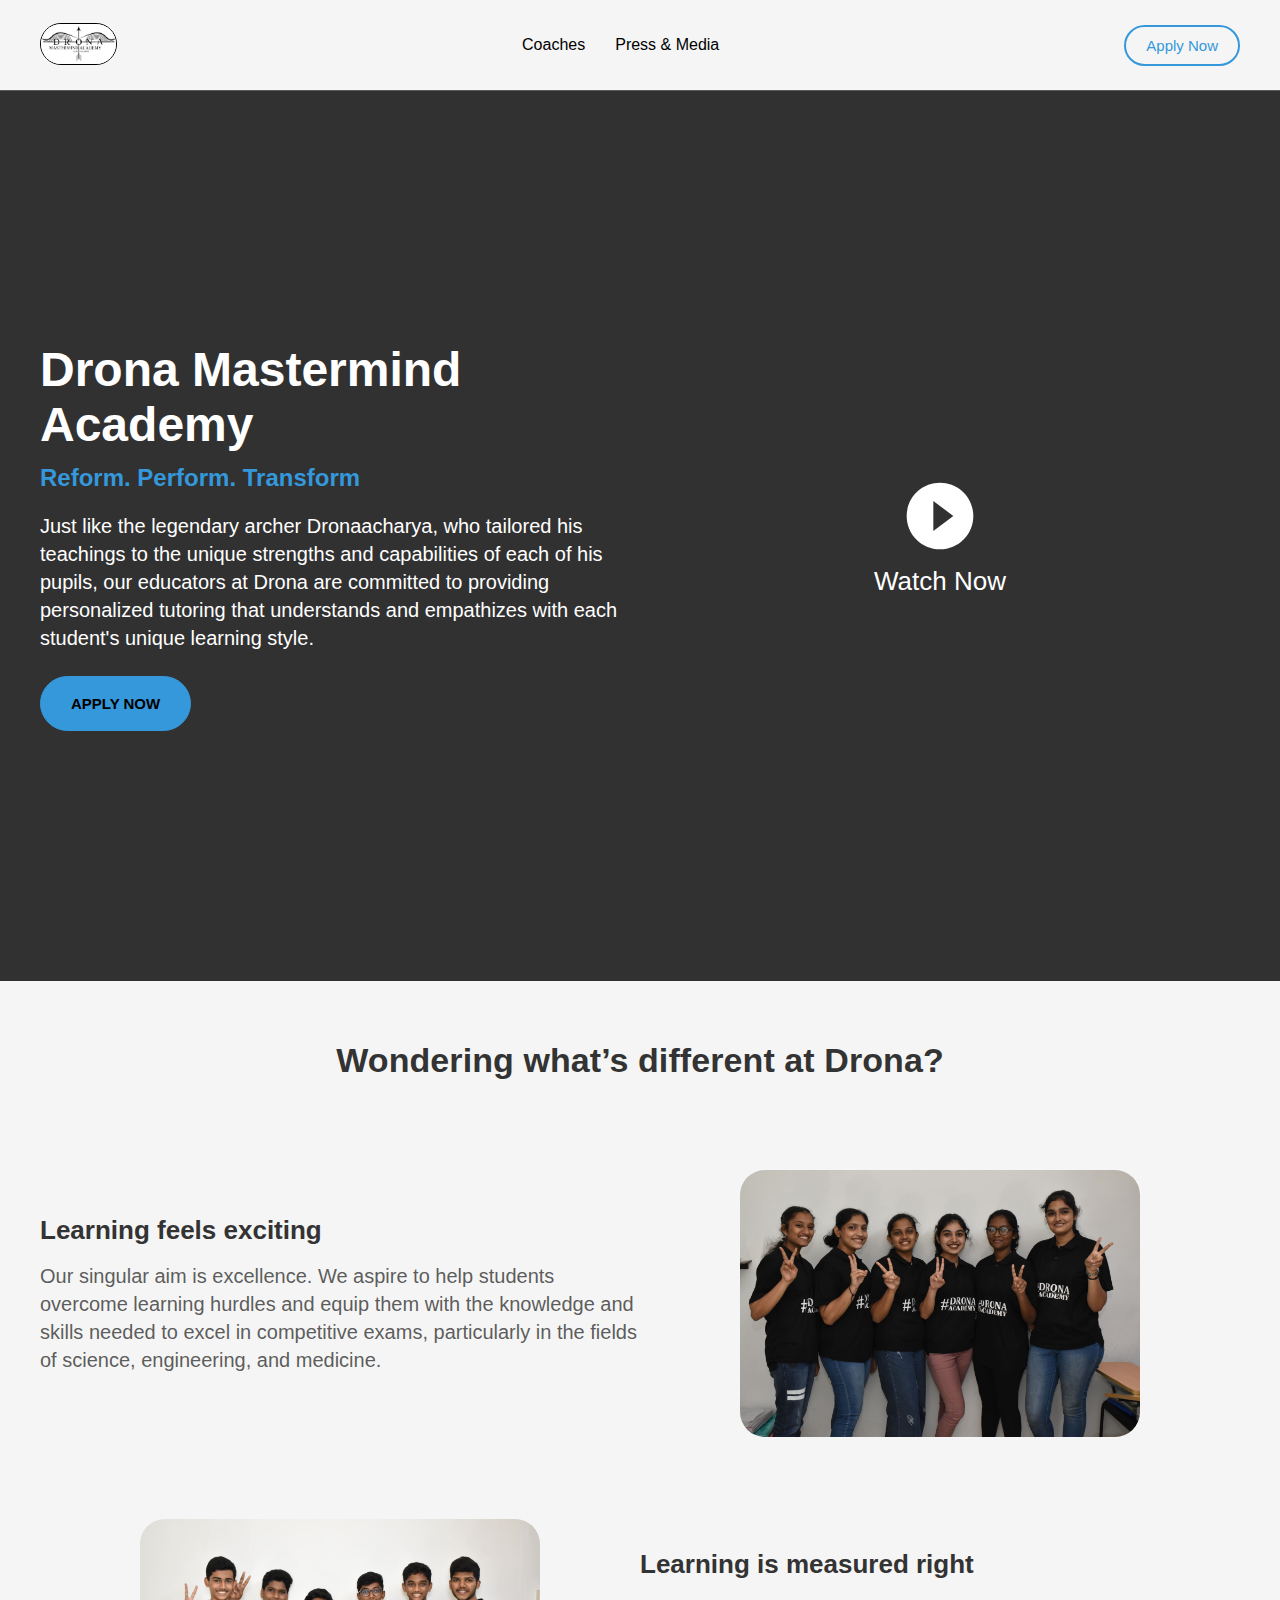
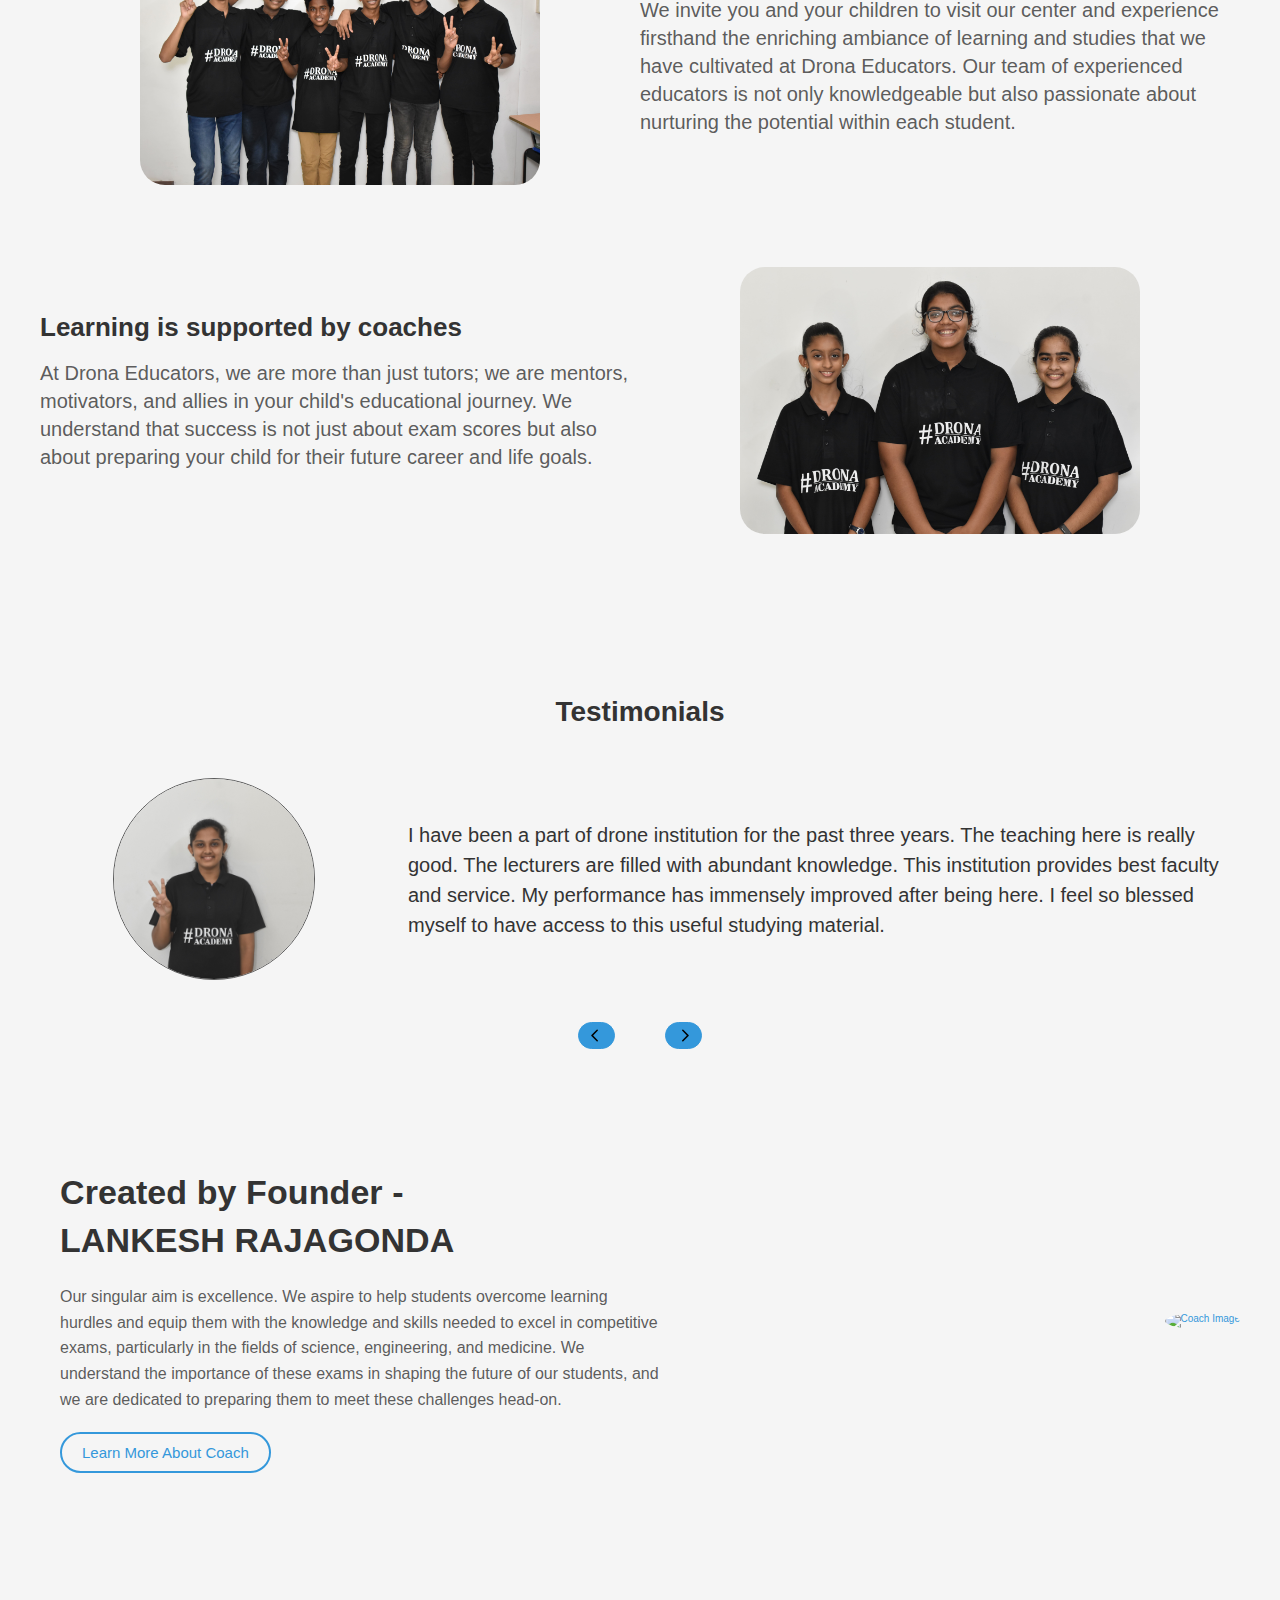
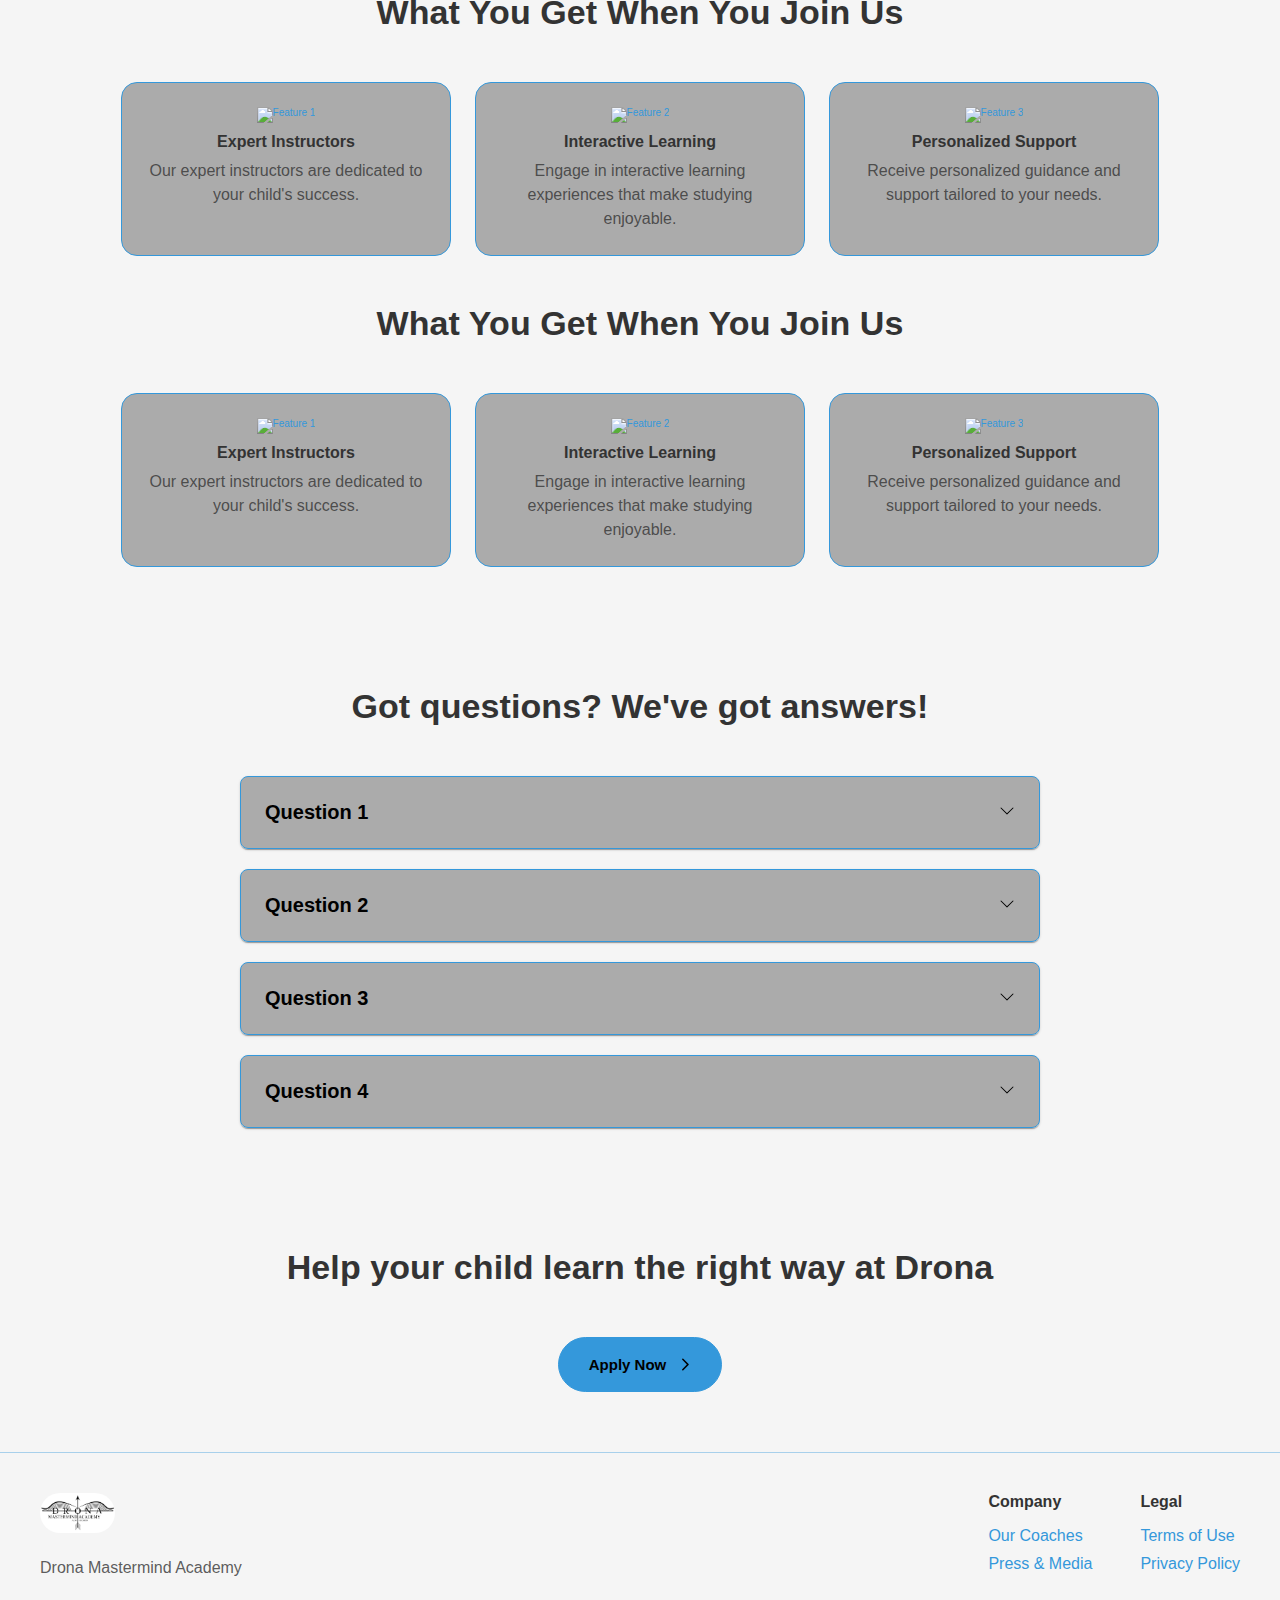
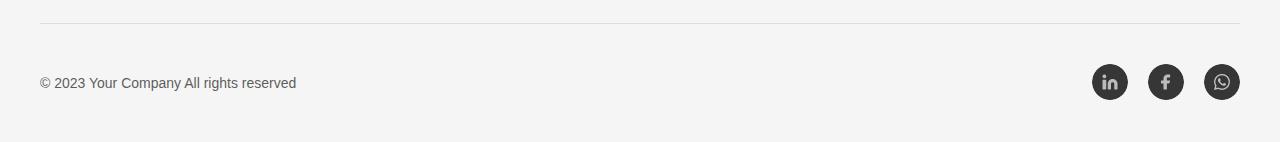
==== v2.html @ beda5a8a "blue version" ====
<!DOCTYPE html>
<html lang="en">
  <head>
    <meta charset="UTF-8" />
    <meta name="viewport" content="width=device-width, initial-scale=1.0" />
    <link rel="stylesheet" href="./assets/css/v2styles.css" />
    <title>Drona Mastermind Academy</title>
  </head>

  <body>
    <header>
      <div class="container">
        <nav>
          <span class="logo"
            ><img src="./assets/images/logo.png" width="75" alt="logo"
          /></span>
          <ul class="menu">
            <li><a href="#coachesSection">Coaches</a></li>
            <li><a href="">Press & Media</a></li>
          </ul>
          <div class="buttons">
            <button class="outlineBtn ctaButton">Apply Now</button>
            <div class="menu-toggle">
              <div class="bar"></div>
              <div class="bar"></div>
              <div class="bar"></div>
            </div>
          </div>
        </nav>
        <ul class="menu mobile-menu">
          <li><a href="">Coaches</a></li>
          <li><a href="">Press & Media</a></li>
        </ul>
      </div>
    </header>

    <section class="bannerSection">
      <div class="container">
        <div class="bannerContentWrapper">
          <div class="bannerContent">
            <h1 class="bannerHeading">Drona Mastermind Academy</h1>
            <h2>Reform. Perform. Transform</h2>
            <p>
              Just like the legendary archer Dronaacharya, who tailored his
              teachings to the unique strengths and capabilities of each of his
              pupils, our educators at Drona are committed to providing
              personalized tutoring that understands and empathizes with each
              student's unique learning style.
            </p>
            <button class="commonBtn ctaButton">APPLY NOW</button>
          </div>
          <div class="bannerVideo">
            <svg
              class="MuiSvgIcon-root MuiSvgIcon-fontSizeMedium css-vubbuv"
              focusable="false"
              aria-hidden="true"
              viewBox="0 0 24 24"
              data-testid="PlayCircleFilledIcon"
              style="font-size: inherit"
            >
              <path
                d="M12 2C6.48 2 2 6.48 2 12s4.48 10 10 10 10-4.48 10-10S17.52 2 12 2zm-2 14.5v-9l6 4.5-6 4.5z"
              ></path>
            </svg>
            <p>Watch Now</p>
          </div>
        </div>
      </div>
    </section>

    <div id="popupOverlay" class="popupOverlay">
      <div class="popupContent">
        <iframe
          id="videoPlayer"
          width="560"
          height="315"
          src="https://www.youtube.com/embed/your-video-id"
          frameborder="0"
          allowfullscreen
        ></iframe>
        <button id="closePopupButton" class="closePopupButton">
          <svg
            class="closeIcon"
            xmlns="http://www.w3.org/2000/svg"
            width="24"
            height="24"
            viewBox="0 0 24 24"
          >
            <path
              width="16"
              height="16"
              d="M19.35 4.929l-1.06-1.061L12 10.94 5.725 4.868 4.665 5.93 10.94 12l-6.063 6.062 1.06 1.061L12 13.06l6.275 6.063 1.061-1.061L13.06 12l6.291-6.071z"
            />
          </svg>
        </button>
      </div>
    </div>

    <section class="aboutSection">
      <div class="container">
        <h2 class="heading">Wondering what’s different at Drona?</h2>

        <div class="flexLayout">
          <div class="flexContent">
            <h3>Learning feels exciting</h3>
            <p>
              Our singular aim is excellence. We aspire to help students
              overcome learning hurdles and equip them with the knowledge and
              skills needed to excel in competitive exams, particularly in the
              fields of science, engineering, and medicine.
            </p>
          </div>
          <div class="flexImage">
            <img
              src="./assets/images/girls.jpg"
              alt="Quality Education Image"
            />
          </div>
        </div>

        <div class="flexLayout reversed">
          <div class="flexImage">
            <img
              src="./assets/images/boys.jpg"
              alt="Experienced Instructors Image"
            />
          </div>
          <div class="flexContent">
            <h3>Learning is measured right</h3>
            <p>
              We invite you and your children to visit our center and experience
              firsthand the enriching ambiance of learning and studies that we
              have cultivated at Drona Educators. Our team of experienced
              educators is not only knowledgeable but also passionate about
              nurturing the potential within each student.
            </p>
          </div>
        </div>

        <div class="flexLayout">
          <div class="flexContent">
            <h3>Learning is supported by coaches</h3>
            <p>
              At Drona Educators, we are more than just tutors; we are mentors,
              motivators, and allies in your child's educational journey. We
              understand that success is not just about exam scores but also
              about preparing your child for their future career and life goals.
            </p>
          </div>
          <div class="flexImage">
            <img
              src="./assets/images/threeGirlsStudents.jpg"
              alt="Modern Facilities Image"
            />
          </div>
        </div>
      </div>
    </section>

    <section class="testimonialsSection">
      <div class="container">
        <h2 class="testimonialsHeading">Testimonials</h2>
        <div class="testimonialSlider">
          <div class="sliderWrapper">
            <div class="sliderItem">
              <div class="testimonial">
                <div class="testimonialImage">
                  <img
                    src="./assets/images/testimonialOne.jpg"
                    alt="Student 1"
                  />
                </div>
                <div class="testimonialContent">
                  <p class="testimonialText">
                    I have been a part of drone institution for the past three
                    years. The teaching here is really good. The lecturers are
                    filled with abundant knowledge. This institution provides
                    best faculty and service. My performance has immensely
                    improved after being here. I feel so blessed myself to have
                    access to this useful studying material.
                  </p>
                </div>
              </div>
            </div>
            <div class="sliderItem">
              <div class="testimonial">
                <div class="testimonialImage">
                  <img
                    src="./assets/images/testimonialTwo.jpg"
                    alt="Student 2"
                  />
                </div>
                <div class="testimonialContent">
                  <p class="testimonialText">
                    One of the most prestigious institute with experienced
                    teachers, good study materials, and a stressfree study
                    environment. Has a dedicated staff that will help you
                    achieve your goal and guide you throughout your journey.
                  </p>
                </div>
              </div>
            </div>
            <div class="sliderItem">
              <div class="testimonial">
                <div class="testimonialImage">
                  <img
                    src="./assets/images/testimonialThree.jpg"
                    alt="Student 3"
                  />
                </div>
                <div class="testimonialContent">
                  <p class="testimonialText">
                    I have been a part of drone institution for the past three
                    years. The teaching here is really good. The lecturers are
                    filled with abundant knowledge. This institution provides
                    best faculty and service. My performance has immensely
                    improved after being here. I feel so blessed myself to have
                    access to this useful studying material.
                  </p>
                </div>
              </div>
            </div>
          </div>
          <div class="sliderControls">
            <button class="prevSlideBtn">
              <svg
                class="arrowIcon"
                xmlns="http://www.w3.org/2000/svg"
                width="15"
                height="15"
                viewBox="0 0 20 20"
              >
                <path
                  d="M14.5 10l-6.147-6.293a1 1 0 0 1 1.414-1.414l7 7a1 1 0 0 1 0 1.414l-7 7a1 1 0 0 1-1.414-1.414L14.5 10z"
                ></path>
              </svg>
            </button>
            <button class="nextSlideBtn">
              <svg
                class="arrowIcon"
                xmlns="http://www.w3.org/2000/svg"
                width="15"
                height="15"
                viewBox="0 0 20 20"
              >
                <path
                  d="M14.5 10l-6.147-6.293a1 1 0 0 1 1.414-1.414l7 7a1 1 0 0 1 0 1.414l-7 7a1 1 0 0 1-1.414-1.414L14.5 10z"
                ></path>
              </svg>
            </button>
          </div>
        </div>
      </div>
    </section>

    <section class="coachesSection" id="coachesSection">
      <div class="container">
        <div class="coachesFlex">
          <div class="coachesContent">
            <h2 class="heading">
              Created by Founder - <br />
              LANKESH RAJAGONDA
            </h2>
            <p>
              Our singular aim is excellence. We aspire to help students
              overcome learning hurdles and equip them with the knowledge and
              skills needed to excel in competitive exams, particularly in the
              fields of science, engineering, and medicine. We understand the
              importance of these exams in shaping the future of our students,
              and we are dedicated to preparing them to meet these challenges
              head-on.
            </p>
            <button class="outlineBtn">Learn More About Coach</button>
          </div>
          <div class="coachesImage">
            <img src="./assets/images/founder.png" alt="Coach Image" />
          </div>
        </div>
      </div>
    </section>

    <section class="featuresSection">
      <div class="container">
        <h2 class="heading">What You Get When You Join Us</h2>
        <div class="featuresFlex">
          <div class="featureCard">
            <img
              src="https://cdn2.iconfinder.com/data/icons/blue-round-amazing-icons-2/512/desktop-512.png"
              alt="Feature 1"
              width="48"
              height="48"
            />
            <h3>Expert Instructors</h3>
            <p>Our expert instructors are dedicated to your child's success.</p>
          </div>
          <div class="featureCard">
            <img
              src="https://cdn2.iconfinder.com/data/icons/blue-round-amazing-icons-2/512/desktop-512.png"
              alt="Feature 2"
              width="48"
              height="48"
            />
            <h3>Interactive Learning</h3>
            <p>
              Engage in interactive learning experiences that make studying
              enjoyable.
            </p>
          </div>
          <div class="featureCard">
            <img
              src="https://cdn2.iconfinder.com/data/icons/blue-round-amazing-icons-2/512/desktop-512.png"
              alt="Feature 3"
              width="48"
              height="48"
            />
            <h3>Personalized Support</h3>
            <p>
              Receive personalized guidance and support tailored to your needs.
            </p>
          </div>
        </div>
        <h2 class="heading">What You Get When You Join Us</h2>
        <div class="featuresFlex">
          <div class="featureCard">
            <img
              src="https://cdn2.iconfinder.com/data/icons/blue-round-amazing-icons-2/512/desktop-512.png"
              alt="Feature 1"
              width="48"
              height="48"
            />
            <h3>Expert Instructors</h3>
            <p>Our expert instructors are dedicated to your child's success.</p>
          </div>
          <div class="featureCard">
            <img
              src="https://cdn2.iconfinder.com/data/icons/blue-round-amazing-icons-2/512/desktop-512.png"
              alt="Feature 2"
              width="48"
              height="48"
            />
            <h3>Interactive Learning</h3>
            <p>
              Engage in interactive learning experiences that make studying
              enjoyable.
            </p>
          </div>
          <div class="featureCard">
            <img
              src="https://cdn2.iconfinder.com/data/icons/blue-round-amazing-icons-2/512/desktop-512.png"
              alt="Feature 3"
              width="48"
              height="48"
            />
            <h3>Personalized Support</h3>
            <p>
              Receive personalized guidance and support tailored to your needs.
            </p>
          </div>
        </div>
      </div>
    </section>

    <section class="faqSection">
      <div class="container">
        <h2 class="heading">Got questions? We've got answers!</h2>
        <div class="faqAccordion">
          <div class="faqItem">
            <div class="faqQuestion">
              <span>Question 1</span>
              <svg
                class="arrowIcon"
                xmlns="http://www.w3.org/2000/svg"
                width="16"
                height="16"
                class="bi bi-chevron-down"
                viewBox="0 0 16 16"
              >
                <path
                  fill-rule="evenodd"
                  d="M1.646 2.646a.5.5 0 0 1 .708 0L8 8.293l5.646-5.647a.5.5 0 1 1 .708.708l-6 6a.5.5 0 0 1-.708 0l-6-6a.5.5 0 0 1 0-.708z"
                />
              </svg>
            </div>
            <div class="faqAnswer">Answer 1 goes here.</div>
          </div>
          <div class="faqItem">
            <div class="faqQuestion">
              <span>Question 2</span>
              <svg
                class="arrowIcon"
                xmlns="http://www.w3.org/2000/svg"
                width="16"
                height="16"
                class="bi bi-chevron-down"
                viewBox="0 0 16 16"
              >
                <path
                  fill-rule="evenodd"
                  d="M1.646 2.646a.5.5 0 0 1 .708 0L8 8.293l5.646-5.647a.5.5 0 1 1 .708.708l-6 6a.5.5 0 0 1-.708 0l-6-6a.5.5 0 0 1 0-.708z"
                />
              </svg>
            </div>
            <div class="faqAnswer">Answer 2 goes here.</div>
          </div>
          <div class="faqItem">
            <div class="faqQuestion">
              <span>Question 3</span>
              <svg
                class="arrowIcon"
                xmlns="http://www.w3.org/2000/svg"
                width="16"
                height="16"
                class="bi bi-chevron-down"
                viewBox="0 0 16 16"
              >
                <path
                  fill-rule="evenodd"
                  d="M1.646 2.646a.5.5 0 0 1 .708 0L8 8.293l5.646-5.647a.5.5 0 1 1 .708.708l-6 6a.5.5 0 0 1-.708 0l-6-6a.5.5 0 0 1 0-.708z"
                />
              </svg>
            </div>
            <div class="faqAnswer">Answer 3 goes here.</div>
          </div>
          <div class="faqItem">
            <div class="faqQuestion">
              <span>Question 4</span>
              <svg
                class="arrowIcon"
                xmlns="http://www.w3.org/2000/svg"
                width="16"
                height="16"
                class="bi bi-chevron-down"
                viewBox="0 0 16 16"
              >
                <path
                  fill-rule="evenodd"
                  d="M1.646 2.646a.5.5 0 0 1 .708 0L8 8.293l5.646-5.647a.5.5 0 1 1 .708.708l-6 6a.5.5 0 0 1-.708 0l-6-6a.5.5 0 0 1 0-.708z"
                />
              </svg>
            </div>
            <div class="faqAnswer">Answer 4 goes here.</div>
          </div>
        </div>
      </div>
    </section>

    <section class="callToActionSection">
      <div class="container">
        <h2 class="heading">Help your child learn the right way at Drona</h2>
        <button class="commonBtn ctaButton">
          Apply Now
          <svg
            class="arrowIcon"
            xmlns="http://www.w3.org/2000/svg"
            width="15"
            height="15"
            viewBox="0 0 20 20"
          >
            <path
              d="M14.5 10l-6.147-6.293a1 1 0 0 1 1.414-1.414l7 7a1 1 0 0 1 0 1.414l-7 7a1 1 0 0 1-1.414-1.414L14.5 10z"
            />
          </svg>
        </button>
      </div>
    </section>

    <div id="formPopup" class="popupOverlay">
      <div class="popupContent">
        <div>form</div>
        <button id="closePopupButtonForm" class="closePopupButton">
          <svg
            class="closeIcon"
            xmlns="http://www.w3.org/2000/svg"
            width="24"
            height="24"
            viewBox="0 0 24 24"
          >
            <path
              width="16"
              height="16"
              d="M19.35 4.929l-1.06-1.061L12 10.94 5.725 4.868 4.665 5.93 10.94 12l-6.063 6.062 1.06 1.061L12 13.06l6.275 6.063 1.061-1.061L13.06 12l6.291-6.071z"
            />
          </svg>
        </button>
      </div>
    </div>

    <footer>
      <div class="container">
        <div class="footer-flex">
          <div class="footer-left">
            <img src="./assets/images/logo.png" width="75" alt="Your Logo" />
            <p>Drona Mastermind Academy</p>
          </div>
          <div class="footer-section">
            <h3>Company</h3>
            <ul>
              <li><a href="#">Our Coaches</a></li>
              <li><a href="#">Press & Media</a></li>
            </ul>
          </div>
          <div class="footer-section">
            <h3>Legal</h3>
            <ul>
              <li><a href="#">Terms of Use</a></li>
              <li><a href="#">Privacy Policy</a></li>
            </ul>
          </div>
        </div>
        <div class="footer-bottom">
          <p>&copy; 2023 Your Company All rights reserved</p>
          <div class="social-icons">
            <a href="#">
              <img
                src="./assets/images/linkedInIcon.webp"
                alt="LinkedIn"
                width="36"
                height="36"
              />
            </a>
            <a href="#">
              <img
                src="./assets/images/fbIcon.webp"
                alt="Facebook"
                width="36"
                height="36"
              />
            </a>
            <a href="#">
              <img
                src="./assets/images/waIcon.webp"
                alt="WhatsApp"
                width="36"
                height="36"
              />
            </a>
          </div>
        </div>
      </div>
    </footer>

    <script src="./assets/js/script.js"></script>
  </body>
</html>
---- assets/css/v2styles.css ----
* {
  margin: 0;
  padding: 0;
}

html {
  font-size: 10px;
  scroll-behavior: smooth;
}

body {
  font-family: Arial, sans-serif;
  background-color: #f5f5f5;
  color: #333333;
}

h1,
h2,
h3,
h4,
h5,
h6 {
  color: #333333;
}

p {
  color: rgba(51, 51, 51, 0.8);
}

a {
  text-decoration: none;
  color: unset;
  cursor: pointer;
}

li {
  list-style-type: none;
}

img {
  max-width: 100%;
}

button {
  background-color: #333333;
  color: #000000;
  border-radius: 36px;
  padding: 6px 16px;
  outline: none;
  cursor: pointer;
}

section {
  padding-block: 60px;
}

.container {
  max-width: 1200px;
  margin: 0 auto;
  padding-inline: 20px;
}

.commonBtn {
  background-color: #3498db;
  color: #000000;
  border: 1px solid #3498db;
  padding: 1.8rem 3rem;
  font-size: 1.5rem;
  font-weight: 600;
  transition: background-color 0.3s;
}
.commonBtn:hover {
  background-color: transparent;
  color: #3498db;
}
.commonBtn svg {
  fill: inherit;
}
.commonBtn:hover {
  background-color: transparent;
  color: #3498db;
}
.commonBtn:hover svg {
  fill: #3498db;
}

.outlineBtn {
  background-color: transparent;
  border: 2px solid #3498db;
  color: #3498db;
  padding: 10px 20px;
  font-size: 1.5rem;
  cursor: pointer;
  transition: background-color 0.3s ease-in-out, color 0.3s ease-in-out;
}
.outlineBtn:hover {
  background-color: #3498db;
  color: #f5f5f5;
}

h2.heading {
  font-weight: 700;
  font-size: 3.4rem;
  letter-spacing: 0.085px;
  margin-bottom: 50px;
}
@media (max-width: 768px) {
  h2.heading {
    margin-bottom: 25px;
    font-size: 2.8rem;
  }
}

header {
  background-color: transparent;
  color: #333333;
  padding: 16px;
  border-bottom: 1px solid rgba(51, 51, 51, 0.8);
}
header .logo img {
  border-radius: 25px;
  border: 1px solid #000000;
}
header nav {
  display: flex;
  justify-content: space-between;
  align-items: center;
}
header ul.menu {
  display: flex;
  align-items: center;
  gap: 30px;
  z-index: 1;
}
header ul.menu li {
  text-align: center;
  padding-block: 20px;
}
header ul.menu li a {
  color: #000000;
  font-size: 1.6rem;
}
header ul.menu li a:hover {
  color: #3498db;
}
header .buttons {
  display: flex;
  align-items: center;
  gap: 20px;
}
header ul.mobile-menu {
  display: none;
  flex-direction: column;
  background-color: #000000;
  position: absolute;
  top: 74px;
  right: 0;
  width: 100%;
  padding: 10px;
  border-bottom: 1px solid #3498db;
}
header .menu-toggle {
  display: none;
  flex-direction: column;
  justify-content: space-between;
  width: 30px;
  height: 20px;
  cursor: pointer;
  z-index: 1;
}
header .menu-toggle.active .bar:nth-child(1) {
  transform: rotate(45deg) translate(5px, 5px);
}
header .menu-toggle.active .bar:nth-child(2) {
  opacity: 0;
}
header .menu-toggle.active .bar:nth-child(3) {
  transform: rotate(-45deg) translate(7px, -8px);
}
header .bar {
  width: 100%;
  height: 2px;
  background: #333333;
  transition: transform 0.3s ease;
}
@media screen and (max-width: 768px) {
  header {
    display: block;
  }
  header ul.menu {
    display: none;
    gap: 0;
  }
  header .menu-toggle {
    display: flex;
  }
  header ul.mobile-menu {
    display: none;
  }
  header ul.mobile-menu.active {
    display: flex;
  }
}

.bannerSection {
  background-color: #f5f5f5;
  background-image: url("../images/founder.png");
  background-size: cover;
  background-position: center;
  background-repeat: no-repeat;
  position: relative;
  color: #ffffff;
  min-height: calc(100vh - 130px);
  display: flex;
  align-items: center;
  z-index: 0;
}
.bannerSection::before {
  content: "";
  background-color: rgba(0, 0, 0, 0.8);
  position: absolute;
  top: 0;
  right: 0;
  bottom: 0;
  left: 0;
  z-index: -1;
}
.bannerSection .bannerContentWrapper {
  display: flex;
  flex-direction: row;
  align-items: center;
  justify-content: space-between;
}
.bannerSection h2 {
  font-size: 2.4rem;
  margin-bottom: 20px;
  color: #3498db;
}
.bannerSection .bannerContent {
  flex: 1;
}
.bannerSection .bannerContent .bannerHeading {
  font-size: 4.8rem;
  margin-bottom: 1.2rem;
  color: #ffffff;
}
.bannerSection .bannerContent p {
  font-size: 2rem;
  margin-bottom: 2.4rem;
  line-height: 1.4em;
  color: #ffffff;
}
.bannerSection .bannerVideo {
  flex: 1;
  display: flex;
  flex-direction: column;
  align-items: center;
  cursor: pointer;
  color: #ffffff;
}
.bannerSection .bannerVideo svg {
  width: 80px;
  height: 80px;
  fill: rgba(51, 51, 51, 0.8);
  transition: fill 0.3s;
  cursor: pointer;
  fill: #ffffff;
}
.bannerSection .bannerVideo P {
  margin-top: 1rem;
  font-size: 2.6rem;
  color: #ffffff;
}
.bannerSection .bannerVideo:hover p {
  color: #3498db;
}
.bannerSection .bannerVideo:hover svg {
  fill: #3498db;
}
@media (max-width: 768px) {
  .bannerSection .bannerContentWrapper {
    flex-direction: column;
    gap: 30px;
  }
  .bannerSection .bannerContent .bannerHeading {
    font-size: 3.6rem;
  }
  .bannerSection .bannerContent p {
    font-size: 1.6rem;
  }
  .bannerSection .bannerContent,
  .bannerSection .bannerVideo {
    width: 100%;
    text-align: center;
    margin-bottom: 2rem;
  }
  .bannerSection .bannerVideo svg {
    width: 60px;
    height: 60px;
  }
  .bannerSection .bannerVideo p {
    text-align: center;
    font-size: 2rem;
  }
}

.popupOverlay {
  display: none;
  position: fixed;
  top: 0;
  left: 0;
  width: 100%;
  max-width: 100%;
  height: 100%;
  background: rgba(0, 0, 0, 0.8);
  z-index: 1000;
  justify-content: center;
  align-items: center;
}
.popupOverlay .popupContent {
  max-width: 700px;
  min-width: 700px;
  min-height: 400px;
  margin: auto;
  margin-inline: 20px;
  background: #000000;
  padding: 10px;
  border-radius: 5px;
  box-shadow: 0px 0px 10px rgba(0, 0, 0, 0.5);
  text-align: center;
  position: relative;
  border: 1px solid #3498db;
}
.popupOverlay .closePopupButton {
  background: #000000;
  color: #333333;
  padding: 5px;
  border-radius: 50%;
  display: inline-flex;
  align-items: center;
  justify-content: center;
  position: absolute;
  top: 0;
  right: 0;
  transform: translate(50%, -50%);
}
.popupOverlay .closePopupButton svg {
  fill: #333333;
}
.popupOverlay .closePopupButton:hover {
  background: #000000;
}
@media (max-width: 768px) {
  .popupOverlay .closePopupButton {
    transform: translate(30%, -30%);
  }
  .popupOverlay .closePopupButton svg {
    width: 15px;
    height: 15px;
  }
}

.aboutSection {
  background-color: #f5f5f5;
  padding: 60px 0;
  text-align: center;
}
.aboutSection h3 {
  color: #333333;
  font-size: 2.6rem;
  margin-bottom: 16px;
}
.aboutSection .flexLayout {
  display: flex;
  justify-content: space-between;
  align-items: center;
  padding-block: 40px;
}
.aboutSection .flexContent {
  text-align: left;
  flex: 1;
}
.aboutSection p {
  font-size: 2rem;
  font-weight: 500;
  line-height: 1.4em;
  color: rgba(51, 51, 51, 0.8);
  margin-bottom: 20px;
}
.aboutSection .flexImage {
  flex: 1;
  text-align: center;
}
.aboutSection img {
  height: auto;
  width: 400px;
  border-radius: 25px;
}
@media screen and (max-width: 768px) {
  .aboutSection .flexLayout {
    flex-direction: column;
    text-align: center;
    padding-block: 30px;
  }
  .aboutSection .flexLayout.reversed {
    flex-direction: column-reverse;
  }
  .aboutSection .flexContent {
    text-align: center;
  }
  .aboutSection h3 {
    font-size: 2rem;
  }
  .aboutSection p {
    font-size: 1.6rem;
  }
}

.testimonialsSection {
  background-color: #f5f5f5;
  padding: 60px 0;
  text-align: center;
}
.testimonialsSection .testimonialsHeading {
  color: #333333;
  font-size: 28px;
  margin-bottom: 30px;
}
.testimonialsSection .testimonialSlider {
  position: relative;
}
.testimonialsSection .sliderWrapper {
  display: flex;
  overflow: hidden;
}
.testimonialsSection .sliderItem {
  flex: 0 0 100%;
  transition: transform 0.3s ease-in-out;
}
.testimonialsSection .testimonial {
  display: flex;
  align-items: center;
  justify-content: center;
  padding: 20px;
}
.testimonialsSection .testimonialImage {
  flex: 0 0 30%;
}
.testimonialsSection .testimonialImage img {
  width: 200px;
  height: 200px;
  object-fit: cover;
  object-position: top;
  max-width: 100%;
  border-radius: 50%;
  border: 1px solid rgba(51, 51, 51, 0.8);
}
.testimonialsSection .testimonialContent {
  flex: 0 0 70%;
  text-align: left;
  padding: 0 20px;
}
.testimonialsSection .testimonialText {
  color: #333333;
  font-size: 2rem;
  line-height: 1.5em;
}
.testimonialsSection .sliderControls {
  display: flex;
  justify-content: center;
  gap: 30px;
  align-items: center;
  margin-top: 20px;
}
.testimonialsSection .prevSlideBtn,
.testimonialsSection .nextSlideBtn {
  background-color: #3498db;
  border: 1px solid #3498db;
  color: #f5f5f5;
  padding: 5px 10px;
  margin: 0 10px;
  cursor: pointer;
  transition: background-color 0.3s ease-in-out;
  display: inline-flex;
  align-items: center;
  justify-content: center;
}
.testimonialsSection .prevSlideBtn svg {
  transform: rotate(180deg);
}
.testimonialsSection .prevSlideBtn:hover,
.testimonialsSection .nextSlideBtn:hover {
  background-color: #f5f5f5;
  color: #3498db;
}
.testimonialsSection .prevSlideBtn:hover svg,
.testimonialsSection .nextSlideBtn:hover svg {
  fill: #3498db;
}
@media (max-width: 768px) {
  .testimonialsSection .testimonial {
    flex-direction: column;
    gap: 20px;
    text-align: center;
  }
  .testimonialsSection .testimonialText {
    text-align: center;
    font-size: 1.6rem;
    line-height: 1.5em;
  }
}

.coachesSection {
  background-color: #f5f5f5;
  color: #3498db;
  padding: 60px 0;
}
.coachesSection .coachesFlex {
  display: flex;
  flex-direction: row;
  justify-content: space-between;
  align-items: center;
}
.coachesSection .coachesContent {
  flex: 0 0 50%;
  padding: 0 20px;
}
.coachesSection h2 {
  line-height: 1.4em;
  margin-bottom: 20px;
}
.coachesSection p {
  font-size: 1.6rem;
  line-height: 1.6em;
  margin-bottom: 20px;
}
.coachesSection .coachesImage {
  flex: 0 0 45%;
  text-align: right;
}
.coachesSection .coachesImage img {
  max-width: 100%;
  height: auto;
  border-radius: 50%;
}
@media screen and (max-width: 768px) {
  .coachesSection .coachesFlex {
    flex-direction: column-reverse;
    align-items: center;
    text-align: center;
  }
  .coachesSection .coachesContent {
    flex: 0 0 100%;
  }
  .coachesSection .coachesImage {
    margin-block: 20px;
    text-align: center;
    max-width: 400px;
  }
}

.featuresSection {
  background-color: #f5f5f5;
  color: #3498db;
  text-align: center;
}
.featuresSection .featuresFlex {
  display: flex;
  justify-content: center;
  gap: 24px;
  flex-wrap: wrap;
}
.featuresSection .featuresFlex:first-of-type {
  margin-bottom: 48px;
}
.featuresSection .featureCard {
  max-width: 280px;
  text-align: center;
  padding: 24px;
  background-color: rgba(0, 0, 0, 0.3);
  border-radius: 16px;
  border: 1px solid #3498db;
}
.featuresSection .featureCard img {
  max-width: 100%;
  height: auto;
  margin-bottom: 10px;
}
.featuresSection .featureCard h3 {
  font-size: 1.6rem;
  margin-bottom: 8px;
}
.featuresSection .featureCard p {
  font-size: 16px;
  line-height: 1.5em;
}
@media screen and (max-width: 768px) {
  .featuresSection .featuresFlex {
    flex-direction: column;
    align-items: center;
    gap: 15px;
  }
}

.faqSection {
  background-color: #f5f5f5;
  text-align: center;
}
.faqSection h2 {
  color: #333333;
}
.faqSection .faqAccordion {
  max-width: 800px;
  margin: 0 auto;
}
.faqSection span {
  font-size: 2rem;
}
.faqSection .faqItem {
  padding: 24px;
  box-shadow: rgba(0, 0, 0, 0.2) 0px 2px 1px -1px, rgba(0, 0, 0, 0.14) 0px 1px 1px 0px, rgba(0, 0, 0, 0.12) 0px 1px 3px 0px;
  cursor: pointer;
  transition: border-color 0.3s ease-in-out;
  text-align: left;
  background-color: rgba(0, 0, 0, 0.3);
  border-radius: 8px;
  border: 1px solid #3498db;
}
.faqSection .faqItem:not(:last-of-type) {
  margin-bottom: 20px;
}
.faqSection .faqItem .faqQuestion {
  color: #000000;
  font-weight: bold;
  display: flex;
  justify-content: space-between;
  align-items: center;
}
.faqSection .faqItem .faqQuestion .arrowIcon {
  transition: transform 0.3s ease-in-out;
  transform-origin: center;
}
.faqSection .faqItem .faqAnswer {
  display: none;
  color: #000000;
  padding-top: 8px;
  font-size: 1.6rem;
}
.faqSection .faqItem.active .faqAnswer {
  display: block;
}
.faqSection .faqItem.active .faqQuestion .arrowIcon {
  transform: rotate(180deg);
}
@media (max-width: 768px) {
  .faqSection span {
    font-size: 1.6rem;
  }
  .faqSection .faqItem {
    padding: 12px;
  }
}

.callToActionSection {
  background-color: #f5f5f5;
  color: #3498db;
  text-align: center;
}
.callToActionSection .ctaButton {
  display: inline-flex;
  align-items: center;
  justify-content: center;
}
.callToActionSection .ctaButton .arrowIcon {
  margin-left: 10px;
  transition: transform 0.3s ease-in-out;
}
@media screen and (max-width: 768px) {
  .callToActionSection .ctaButton {
    font-size: 14px;
  }
}

footer {
  background-color: #f5f5f5;
  color: #3498db;
  padding: 40px 0;
  border-top: 1px solid rgba(52, 152, 219, 0.4);
}
footer h3 {
  font-size: 1.6rem;
  margin-bottom: 16px;
  font-weight: bold;
}
footer .footer-flex {
  display: flex;
  justify-content: space-between;
  align-items: flex-start;
  width: 100%;
  padding-bottom: 40px;
  gap: 48px;
  border-bottom: 1px solid rgba(51, 51, 51, 0.12);
}
footer .footer-flex .footer-left {
  flex: 1;
}
footer .footer-flex .footer-left img {
  max-width: 100px;
  border-radius: 25px;
}
footer .footer-flex .footer-left p {
  margin-top: 24px;
  font-size: 1.6rem;
}
footer .footer-flex .footer-right {
  display: flex;
  justify-content: space-between;
  flex: 2;
}
footer .footer-flex .footer-right .footer-section {
  flex: 1;
}
footer ul {
  list-style: none;
  padding: 0;
}
footer ul li {
  margin-bottom: 10px;
}
footer ul li a {
  color: #3498db;
  text-decoration: none;
  transition: color 0.3s ease-in-out;
  font-size: 1.6rem;
}
footer ul li a:hover {
  color: rgba(51, 51, 51, 0.8);
}
footer .footer-bottom {
  width: 100%;
  display: flex;
  justify-content: space-between;
  align-items: center;
  padding-top: 40px;
}
footer .footer-bottom p {
  font-size: 14px;
}
footer .footer-bottom .social-icons {
  display: flex;
  gap: 20px;
}
footer .footer-bottom .social-icons img {
  border-radius: 50%;
}
footer .footer-bottom .social-icons img:hover {
  box-shadow: 0 0 10px rgba(51, 51, 51, 0.3);
}
@media screen and (max-width: 768px) {
  footer .footer-flex {
    flex-direction: column;
    align-items: center;
    text-align: center;
    gap: 25px;
    padding-bottom: 20px;
  }
  footer .footer-bottom {
    flex-direction: column;
    text-align: center;
    gap: 20px;
    padding-top: 20px;
  }
}

/*# sourceMappingURL=v2styles.css.map */
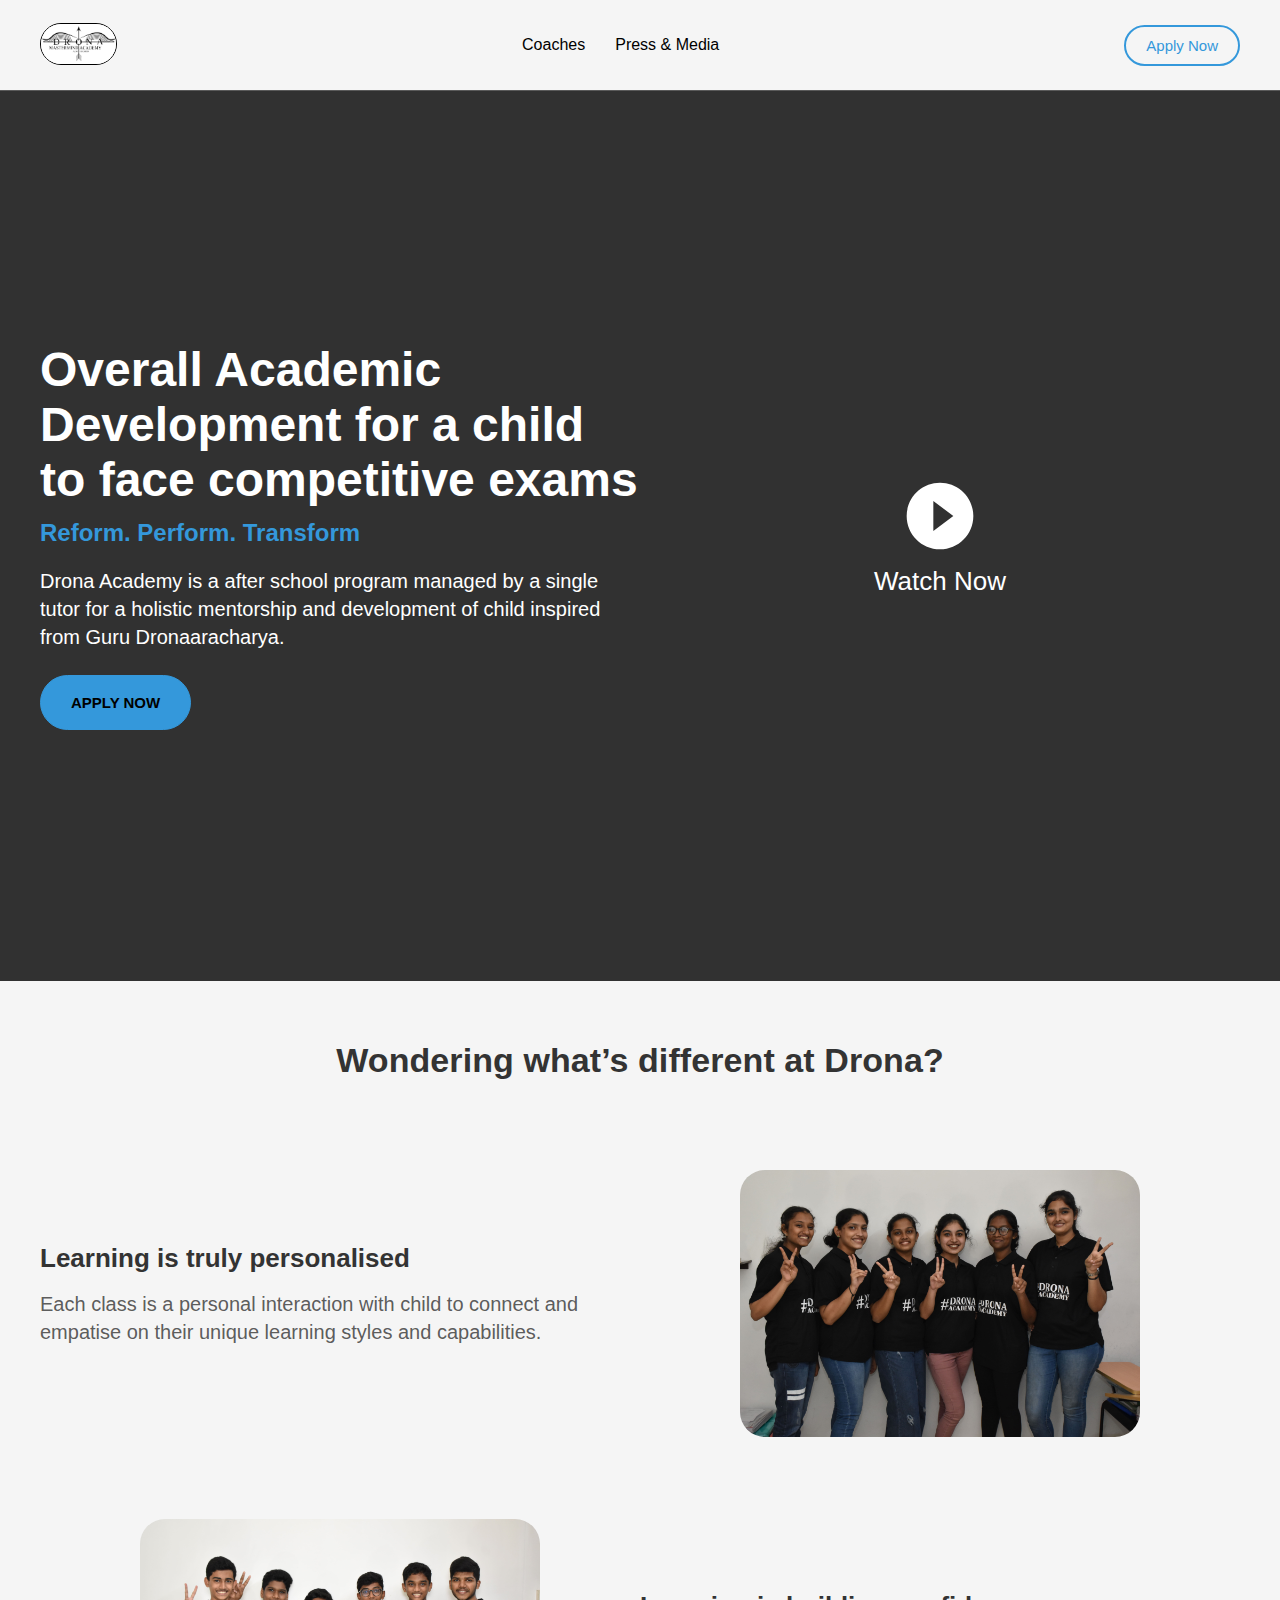
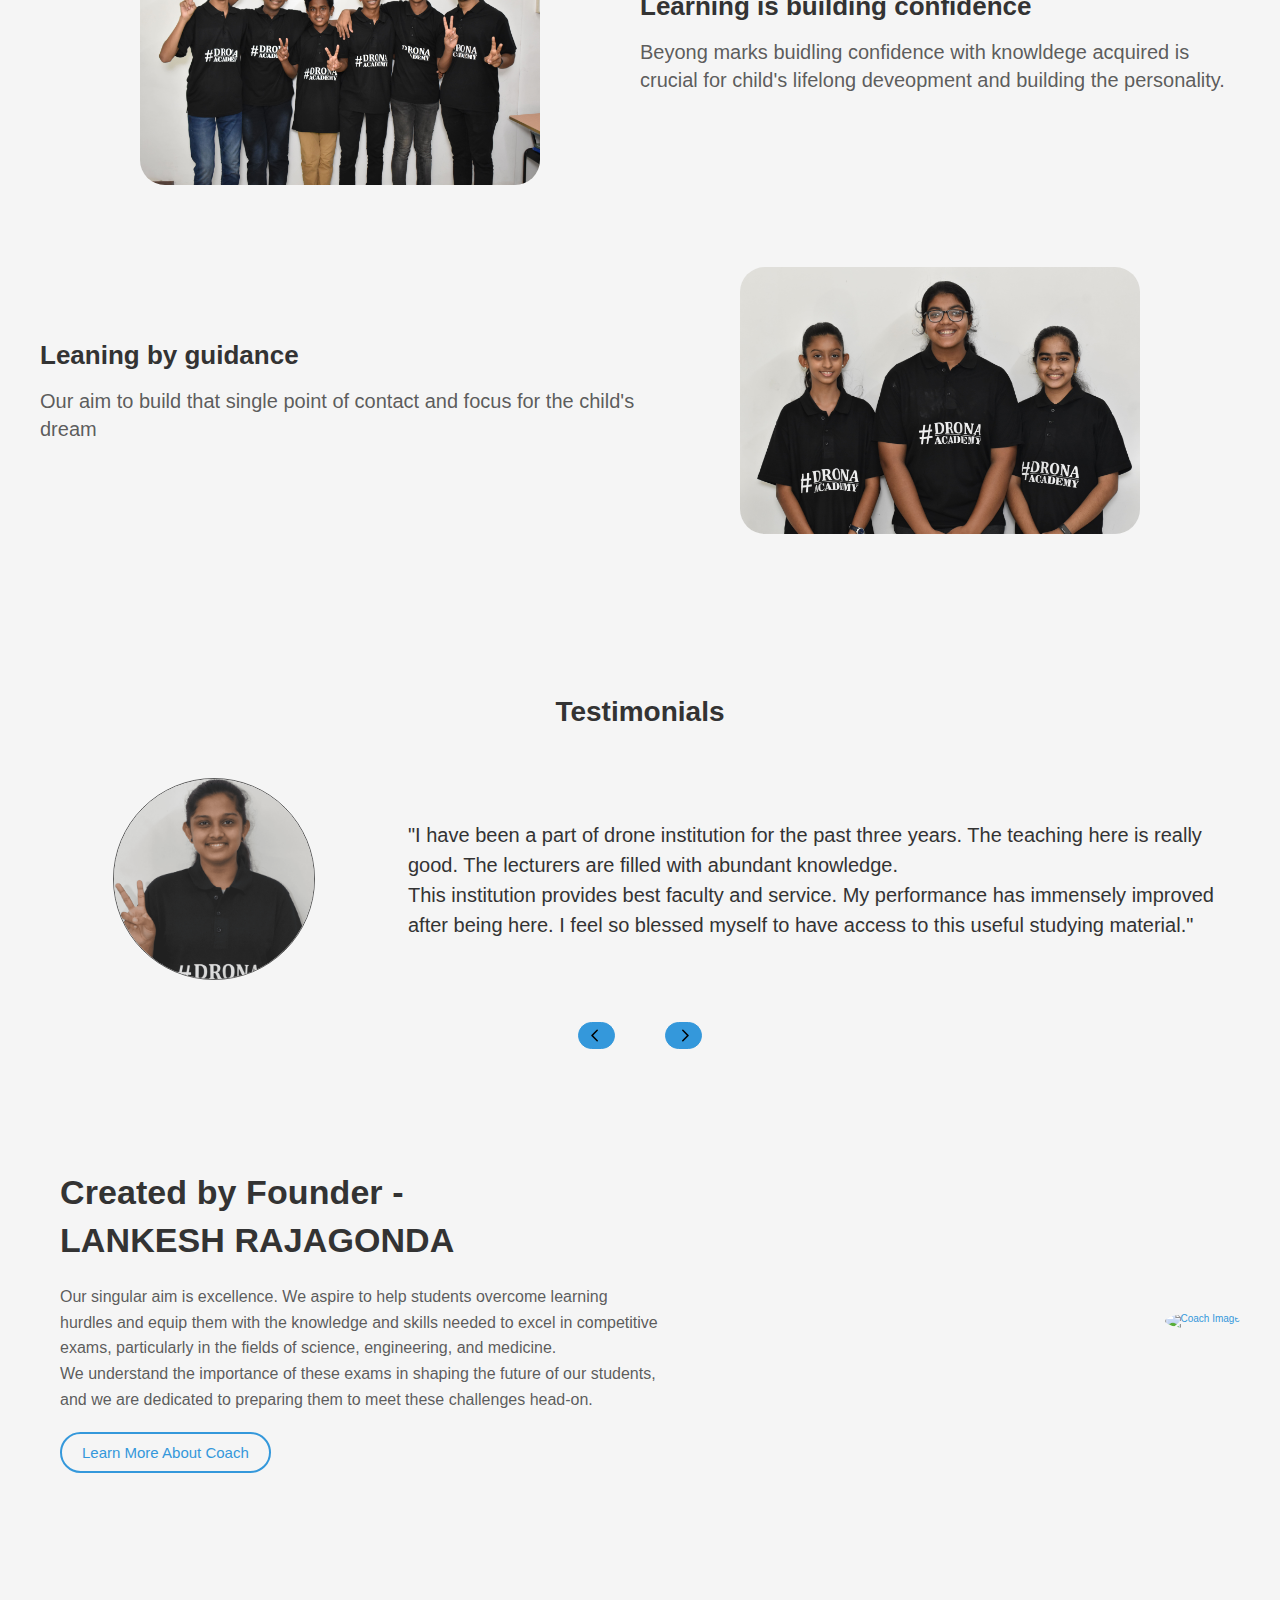
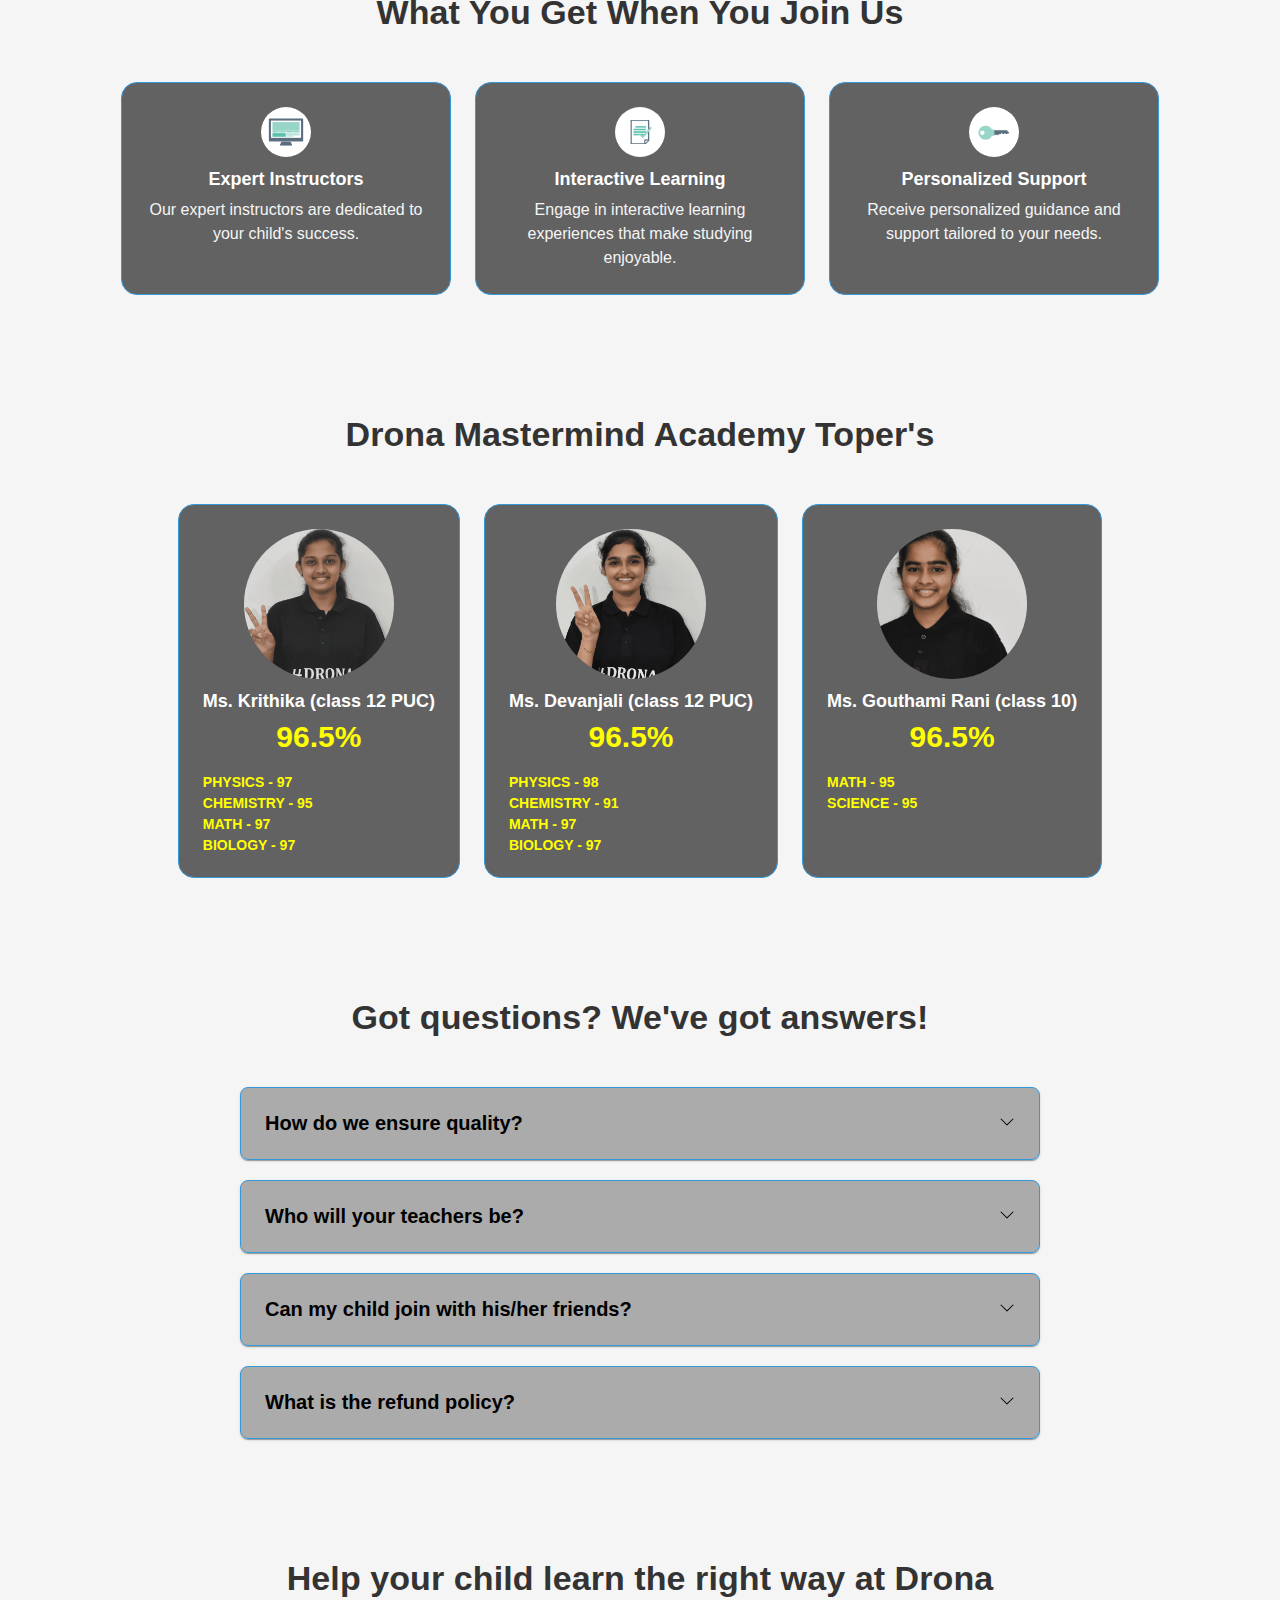
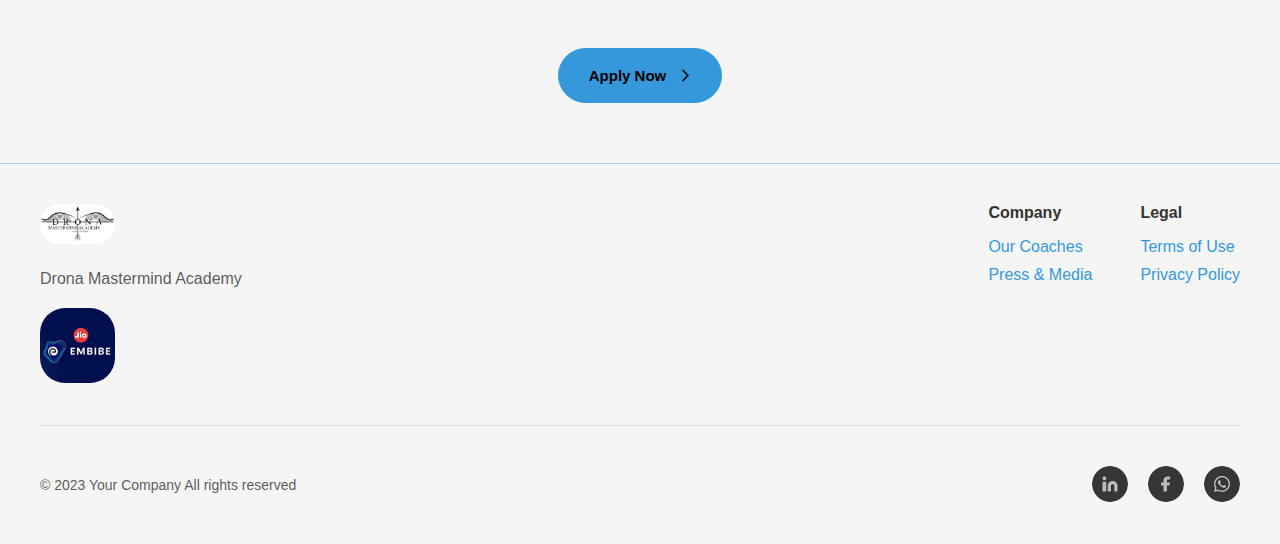
==== commit 93460689: "images & content" ====
--- a/v2.html
+++ b/v2.html
@@ -38,14 +38,14 @@
       <div class="container">
         <div class="bannerContentWrapper">
           <div class="bannerContent">
-            <h1 class="bannerHeading">Drona Mastermind Academy</h1>
+            <h1 class="bannerHeading">
+              Overall Academic Development for a child to face competitive exams
+            </h1>
             <h2>Reform. Perform. Transform</h2>
             <p>
-              Just like the legendary archer Dronaacharya, who tailored his
-              teachings to the unique strengths and capabilities of each of his
-              pupils, our educators at Drona are committed to providing
-              personalized tutoring that understands and empathizes with each
-              student's unique learning style.
+              Drona Academy is a after school program managed by a single tutor
+              for a holistic mentorship and development of child inspired from
+              Guru Dronaaracharya.
             </p>
             <button class="commonBtn ctaButton">APPLY NOW</button>
           </div>
@@ -102,12 +102,10 @@
 
         <div class="flexLayout">
           <div class="flexContent">
-            <h3>Learning feels exciting</h3>
-            <p>
-              Our singular aim is excellence. We aspire to help students
-              overcome learning hurdles and equip them with the knowledge and
-              skills needed to excel in competitive exams, particularly in the
-              fields of science, engineering, and medicine.
+            <h3>Learning is truly personalised</h3>
+            <p>
+              Each class is a personal interaction with child to connect and
+              empatise on their unique learning styles and capabilities.
             </p>
           </div>
           <div class="flexImage">
@@ -126,25 +124,21 @@
             />
           </div>
           <div class="flexContent">
-            <h3>Learning is measured right</h3>
-            <p>
-              We invite you and your children to visit our center and experience
-              firsthand the enriching ambiance of learning and studies that we
-              have cultivated at Drona Educators. Our team of experienced
-              educators is not only knowledgeable but also passionate about
-              nurturing the potential within each student.
+            <h3>Learning is building confidence</h3>
+            <p>
+              Beyong marks buidling confidence with knowldege acquired is
+              crucial for child's lifelong deveopment and building the
+              personality.
             </p>
           </div>
         </div>
 
         <div class="flexLayout">
           <div class="flexContent">
-            <h3>Learning is supported by coaches</h3>
-            <p>
-              At Drona Educators, we are more than just tutors; we are mentors,
-              motivators, and allies in your child's educational journey. We
-              understand that success is not just about exam scores but also
-              about preparing your child for their future career and life goals.
+            <h3>Leaning by guidance</h3>
+            <p>
+              Our aim to build that single point of contact and focus for the
+              child's dream
             </p>
           </div>
           <div class="flexImage">
@@ -166,18 +160,19 @@
               <div class="testimonial">
                 <div class="testimonialImage">
                   <img
-                    src="./assets/images/testimonialOne.jpg"
+                    src="./assets/images/testimonialOne.png"
                     alt="Student 1"
                   />
                 </div>
                 <div class="testimonialContent">
                   <p class="testimonialText">
-                    I have been a part of drone institution for the past three
+                    "I have been a part of drone institution for the past three
                     years. The teaching here is really good. The lecturers are
-                    filled with abundant knowledge. This institution provides
-                    best faculty and service. My performance has immensely
-                    improved after being here. I feel so blessed myself to have
-                    access to this useful studying material.
+                    filled with abundant knowledge.<br />
+                    This institution provides best faculty and service. My
+                    performance has immensely improved after being here. I feel
+                    so blessed myself to have access to this useful studying
+                    material."
                   </p>
                 </div>
               </div>
@@ -186,16 +181,16 @@
               <div class="testimonial">
                 <div class="testimonialImage">
                   <img
-                    src="./assets/images/testimonialTwo.jpg"
+                    src="./assets/images/testimonialTwo.png"
                     alt="Student 2"
                   />
                 </div>
                 <div class="testimonialContent">
                   <p class="testimonialText">
-                    One of the most prestigious institute with experienced
+                    "One of the most prestigious institute with experienced
                     teachers, good study materials, and a stressfree study
                     environment. Has a dedicated staff that will help you
-                    achieve your goal and guide you throughout your journey.
+                    achieve your goal and guide you throughout your journey."
                   </p>
                 </div>
               </div>
@@ -210,12 +205,13 @@
                 </div>
                 <div class="testimonialContent">
                   <p class="testimonialText">
-                    I have been a part of drone institution for the past three
+                    "I have been a part of drone institution for the past three
                     years. The teaching here is really good. The lecturers are
-                    filled with abundant knowledge. This institution provides
-                    best faculty and service. My performance has immensely
-                    improved after being here. I feel so blessed myself to have
-                    access to this useful studying material.
+                    filled with abundant knowledge.<br />
+                    This institution provides best faculty and service. My
+                    performance has immensely improved after being here. I feel
+                    so blessed myself to have access to this useful studying
+                    material."
                   </p>
                 </div>
               </div>
@@ -265,10 +261,10 @@
               Our singular aim is excellence. We aspire to help students
               overcome learning hurdles and equip them with the knowledge and
               skills needed to excel in competitive exams, particularly in the
-              fields of science, engineering, and medicine. We understand the
-              importance of these exams in shaping the future of our students,
-              and we are dedicated to preparing them to meet these challenges
-              head-on.
+              fields of science, engineering, and medicine. <br />We understand
+              the importance of these exams in shaping the future of our
+              students, and we are dedicated to preparing them to meet these
+              challenges head-on.
             </p>
             <button class="outlineBtn">Learn More About Coach</button>
           </div>
@@ -279,13 +275,13 @@
       </div>
     </section>
 
-    <section class="featuresSection">
+    <section class="featuresSection whatYouGetSection">
       <div class="container">
         <h2 class="heading">What You Get When You Join Us</h2>
         <div class="featuresFlex">
           <div class="featureCard">
             <img
-              src="https://cdn2.iconfinder.com/data/icons/blue-round-amazing-icons-2/512/desktop-512.png"
+              src="./assets/images/deskIcon.jpeg"
               alt="Feature 1"
               width="48"
               height="48"
@@ -295,7 +291,7 @@
           </div>
           <div class="featureCard">
             <img
-              src="https://cdn2.iconfinder.com/data/icons/blue-round-amazing-icons-2/512/desktop-512.png"
+              src="./assets/images/fileIcon.jpeg"
               alt="Feature 2"
               width="48"
               height="48"
@@ -308,7 +304,7 @@
           </div>
           <div class="featureCard">
             <img
-              src="https://cdn2.iconfinder.com/data/icons/blue-round-amazing-icons-2/512/desktop-512.png"
+              src="./assets/images/keyIcon.jpeg"
               alt="Feature 3"
               width="48"
               height="48"
@@ -319,42 +315,58 @@
             </p>
           </div>
         </div>
-        <h2 class="heading">What You Get When You Join Us</h2>
+      </div>
+    </section>
+
+    <section class="featuresSection topersSection">
+      <div class="container">
+        <h2 class="heading">Drona Mastermind Academy Toper's</h2>
         <div class="featuresFlex">
           <div class="featureCard">
             <img
-              src="https://cdn2.iconfinder.com/data/icons/blue-round-amazing-icons-2/512/desktop-512.png"
+              src="./assets//images/testimonialOne.png"
               alt="Feature 1"
               width="48"
               height="48"
             />
-            <h3>Expert Instructors</h3>
-            <p>Our expert instructors are dedicated to your child's success.</p>
+            <h3>Ms. Krithika (class 12 PUC)</h3>
+            <h4>96.5%</h4>
+            <ul>
+              <li>PHYSICS - 97</li>
+              <li>CHEMISTRY - 95</li>
+              <li>MATH - 97</li>
+              <li>BIOLOGY - 97</li>
+            </ul>
           </div>
           <div class="featureCard">
             <img
-              src="https://cdn2.iconfinder.com/data/icons/blue-round-amazing-icons-2/512/desktop-512.png"
+              src="./assets//images/testimonialTwo.png"
               alt="Feature 2"
               width="48"
               height="48"
             />
-            <h3>Interactive Learning</h3>
-            <p>
-              Engage in interactive learning experiences that make studying
-              enjoyable.
-            </p>
+            <h3>Ms. Devanjali (class 12 PUC)</h3>
+            <h4>96.5%</h4>
+            <ul>
+              <li>PHYSICS - 98</li>
+              <li>CHEMISTRY - 91</li>
+              <li>MATH - 97</li>
+              <li>BIOLOGY - 97</li>
+            </ul>
           </div>
           <div class="featureCard">
             <img
-              src="https://cdn2.iconfinder.com/data/icons/blue-round-amazing-icons-2/512/desktop-512.png"
+              src="./assets//images/gouthami.png"
               alt="Feature 3"
               width="48"
               height="48"
             />
-            <h3>Personalized Support</h3>
-            <p>
-              Receive personalized guidance and support tailored to your needs.
-            </p>
+            <h3>Ms. Gouthami Rani (class 10)</h3>
+            <h4>96.5%</h4>
+            <ul>
+              <li>MATH - 95</li>
+              <li>SCIENCE - 95</li>
+            </ul>
           </div>
         </div>
       </div>
@@ -366,7 +378,7 @@
         <div class="faqAccordion">
           <div class="faqItem">
             <div class="faqQuestion">
-              <span>Question 1</span>
+              <span>How do we ensure quality?</span>
               <svg
                 class="arrowIcon"
                 xmlns="http://www.w3.org/2000/svg"
@@ -381,11 +393,17 @@
                 />
               </svg>
             </div>
-            <div class="faqAnswer">Answer 1 goes here.</div>
+            <div class="faqAnswer">
+              We leverage technology to provide the best curriculum and
+              instructions as well as measure learning outcomes at every step.
+              This is regularly reported to the parents. For the coaches, we
+              have a rigorous 6 step process to only pick the best applicants
+              followed by 2 weeks of thorough training.
+            </div>
           </div>
           <div class="faqItem">
             <div class="faqQuestion">
-              <span>Question 2</span>
+              <span>Who will your teachers be?</span>
               <svg
                 class="arrowIcon"
                 xmlns="http://www.w3.org/2000/svg"
@@ -400,11 +418,18 @@
                 />
               </svg>
             </div>
-            <div class="faqAnswer">Answer 2 goes here.</div>
+            <div class="faqAnswer">
+              We actually call them coaches and they are refreshingly relatable
+              teachers whom the kids can't get enough of! We have a rigorous 6
+              step hiring process followed by a training on cognitive and
+              behavioural psychology. They challenge each student while still
+              being fun, encouraging and motivating. Within just 1 month your
+              child will tell you how much this difference matters to them.
+            </div>
           </div>
           <div class="faqItem">
             <div class="faqQuestion">
-              <span>Question 3</span>
+              <span>Can my child join with his/her friends?</span>
               <svg
                 class="arrowIcon"
                 xmlns="http://www.w3.org/2000/svg"
@@ -419,11 +444,15 @@
                 />
               </svg>
             </div>
-            <div class="faqAnswer">Answer 3 goes here.</div>
+            <div class="faqAnswer">
+              Definitely but please hurry and let us know! We reserve a limited
+              number of batches for each school and want to make sure we block
+              slots in the same batch when friends want to study together.
+            </div>
           </div>
           <div class="faqItem">
             <div class="faqQuestion">
-              <span>Question 4</span>
+              <span>What is the refund policy?</span>
               <svg
                 class="arrowIcon"
                 xmlns="http://www.w3.org/2000/svg"
@@ -438,7 +467,11 @@
                 />
               </svg>
             </div>
-            <div class="faqAnswer">Answer 4 goes here.</div>
+            <div class="faqAnswer">
+              We have a no questions asked refund policy. You will receive
+              pro-rata refund for the remaining part of the course incase you
+              are not satisfied with the course for whatever reason.
+            </div>
           </div>
         </div>
       </div>
@@ -491,6 +524,11 @@
           <div class="footer-left">
             <img src="./assets/images/logo.png" width="75" alt="Your Logo" />
             <p>Drona Mastermind Academy</p>
+            <img
+              src="./assets/images/jioEmbibeLogo.jpeg"
+              width="75"
+              alt="Your Logo"
+            />
           </div>
           <div class="footer-section">
             <h3>Company</h3>
--- a/assets/css/v2styles.css
+++ b/assets/css/v2styles.css
@@ -345,7 +345,7 @@
   transform: translate(50%, -50%);
 }
 .popupOverlay .closePopupButton svg {
-  fill: #333333;
+  fill: #ffffff;
 }
 .popupOverlay .closePopupButton:hover {
   background: #000000;
@@ -570,29 +570,44 @@
   gap: 24px;
   flex-wrap: wrap;
 }
-.featuresSection .featuresFlex:first-of-type {
-  margin-bottom: 48px;
-}
 .featuresSection .featureCard {
   max-width: 280px;
   text-align: center;
   padding: 24px;
-  background-color: rgba(0, 0, 0, 0.3);
+  background-color: rgba(0, 0, 0, 0.6);
   border-radius: 16px;
   border: 1px solid #3498db;
 }
 .featuresSection .featureCard img {
-  max-width: 100%;
-  height: auto;
+  border-radius: 50%;
+  object-fit: cover;
+  object-position: top;
   margin-bottom: 10px;
 }
 .featuresSection .featureCard h3 {
-  font-size: 1.6rem;
+  font-size: 1.8rem;
   margin-bottom: 8px;
+  color: #ffffff;
+}
+.featuresSection .featureCard h4 {
+  font-size: 3rem;
+  margin-bottom: 20px;
+  color: yellow;
+}
+.featuresSection .featureCard li {
+  font-size: 1.4rem;
+  color: yellow;
+  text-align: left;
+  text-transform: capitalize;
+  font-weight: 600;
+}
+.featuresSection .featureCard li:not(:last-of-type) {
+  margin-bottom: 5px;
 }
 .featuresSection .featureCard p {
   font-size: 16px;
   line-height: 1.5em;
+  color: #f5f5f5;
 }
 @media screen and (max-width: 768px) {
   .featuresSection .featuresFlex {
@@ -600,6 +615,16 @@
     align-items: center;
     gap: 15px;
   }
+}
+
+.whatYouGetSection img {
+  width: 50px;
+  height: 50px;
+}
+
+.topersSection img {
+  width: 150px;
+  height: 150px;
 }
 
 .faqSection {
@@ -711,6 +736,7 @@
 footer .footer-flex .footer-left p {
   margin-top: 24px;
   font-size: 1.6rem;
+  margin-bottom: 20px;
 }
 footer .footer-flex .footer-right {
   display: flex;
